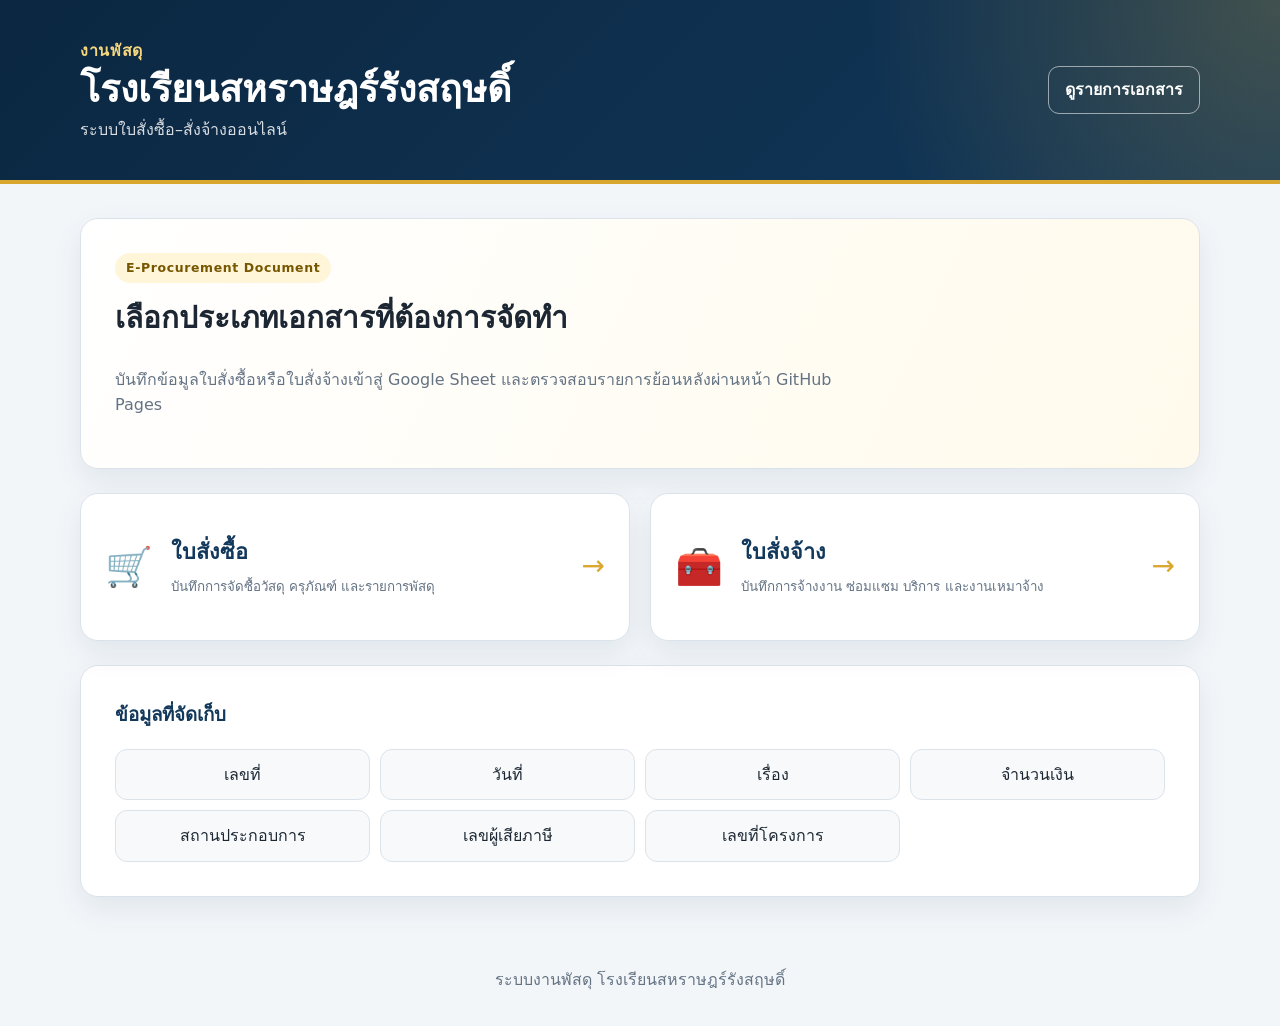
==== index.html @ 7065ea3c "Add files via upload" ====
<!doctype html>
<html lang="th">
<head>
  <meta charset="utf-8">
  <meta name="viewport" content="width=device-width, initial-scale=1">
  <title>ระบบใบสั่งซื้อ–สั่งจ้าง | โรงเรียนสหราษฎร์รังสฤษดิ์</title>
  <meta name="description" content="ระบบใบสั่งซื้อและใบสั่งจ้าง งานพัสดุ โรงเรียนสหราษฎร์รังสฤษดิ์">
  <link rel="stylesheet" href="assets/style.css">
</head>
<body>
  <header class="site-header">
    <div class="container header-inner">
      <div>
        <p class="eyebrow">งานพัสดุ</p>
        <h1>โรงเรียนสหราษฎร์รังสฤษดิ์</h1>
        <p class="subtitle">ระบบใบสั่งซื้อ–สั่งจ้างออนไลน์</p>
      </div>
      <a class="button button-outline" href="records.html">ดูรายการเอกสาร</a>
    </div>
  </header>

  <main class="container">
    <section class="hero panel">
      <div>
        <span class="badge">E-Procurement Document</span>
        <h2>เลือกประเภทเอกสารที่ต้องการจัดทำ</h2>
        <p>บันทึกข้อมูลใบสั่งซื้อหรือใบสั่งจ้างเข้าสู่ Google Sheet และตรวจสอบรายการย้อนหลังผ่านหน้า GitHub Pages</p>
      </div>
    </section>

    <section class="menu-grid" aria-label="เมนูหลัก">
      <a class="menu-card" href="purchase.html">
        <span class="menu-icon" aria-hidden="true">🛒</span>
        <span>
          <strong>ใบสั่งซื้อ</strong>
          <small>บันทึกการจัดซื้อวัสดุ ครุภัณฑ์ และรายการพัสดุ</small>
        </span>
        <span class="arrow" aria-hidden="true">→</span>
      </a>

      <a class="menu-card" href="hire.html">
        <span class="menu-icon" aria-hidden="true">🧰</span>
        <span>
          <strong>ใบสั่งจ้าง</strong>
          <small>บันทึกการจ้างงาน ซ่อมแซม บริการ และงานเหมาจ้าง</small>
        </span>
        <span class="arrow" aria-hidden="true">→</span>
      </a>
    </section>

    <section class="panel info-panel">
      <h3>ข้อมูลที่จัดเก็บ</h3>
      <div class="info-grid">
        <span>เลขที่</span>
        <span>วันที่</span>
        <span>เรื่อง</span>
        <span>จำนวนเงิน</span>
        <span>สถานประกอบการ</span>
        <span>เลขผู้เสียภาษี</span>
        <span>เลขที่โครงการ</span>
      </div>
    </section>
  </main>

  <footer class="site-footer">
    <div class="container">ระบบงานพัสดุ โรงเรียนสหราษฎร์รังสฤษดิ์</div>
  </footer>
</body>
</html>
---- assets/style.css ----
:root {
  --navy: #12385b;
  --navy-dark: #0b2741;
  --gold: #d9a62e;
  --gold-soft: #fff5d8;
  --paper: #ffffff;
  --bg: #f3f6f9;
  --text: #1c2733;
  --muted: #647384;
  --line: #dbe3ea;
  --success: #177245;
  --danger: #b42318;
  --shadow: 0 12px 30px rgba(18, 56, 91, 0.08);
  --radius: 18px;
}

* { box-sizing: border-box; }

html { scroll-behavior: smooth; }

body {
  margin: 0;
  min-height: 100vh;
  font-family: "Noto Sans Thai", "Tahoma", system-ui, -apple-system, sans-serif;
  background: var(--bg);
  color: var(--text);
  line-height: 1.6;
}

a { color: inherit; }

.container {
  width: min(1120px, calc(100% - 32px));
  margin-inline: auto;
}

.container.narrow { width: min(900px, calc(100% - 32px)); }
.container.wide { width: min(1420px, calc(100% - 24px)); }

.site-header {
  background:
    radial-gradient(circle at top right, rgba(217,166,46,.24), transparent 32%),
    linear-gradient(135deg, var(--navy-dark), var(--navy));
  color: white;
  padding: 38px 0;
  border-bottom: 4px solid var(--gold);
}

.site-header.compact { padding: 24px 0; }

.header-inner {
  display: flex;
  align-items: center;
  justify-content: space-between;
  gap: 24px;
}

.header-actions {
  display: flex;
  gap: 10px;
  flex-wrap: wrap;
  justify-content: flex-end;
}

.eyebrow {
  margin: 0 0 2px;
  color: #f6d77e;
  font-weight: 700;
  letter-spacing: .04em;
}

h1, h2, h3, p { margin-top: 0; }

h1 {
  margin-bottom: 4px;
  font-size: clamp(1.55rem, 3vw, 2.35rem);
  line-height: 1.25;
}

h2 { font-size: clamp(1.35rem, 2.3vw, 1.9rem); }

.subtitle { margin: 0; color: rgba(255,255,255,.84); }

main { padding: 34px 0 48px; }

.panel {
  background: var(--paper);
  border: 1px solid var(--line);
  border-radius: var(--radius);
  box-shadow: var(--shadow);
  padding: clamp(20px, 4vw, 34px);
}

.hero {
  display: grid;
  min-height: 210px;
  align-items: center;
  background:
    linear-gradient(115deg, rgba(255,255,255,.98), rgba(255,250,235,.98)),
    var(--paper);
}

.hero p { max-width: 760px; color: var(--muted); }

.badge {
  display: inline-flex;
  align-items: center;
  border-radius: 999px;
  padding: 5px 11px;
  margin-bottom: 12px;
  background: var(--gold-soft);
  color: #775600;
  font-size: .78rem;
  font-weight: 800;
  letter-spacing: .05em;
}

.menu-grid {
  display: grid;
  grid-template-columns: repeat(2, minmax(0, 1fr));
  gap: 20px;
  margin: 24px 0;
}

.menu-card {
  display: grid;
  grid-template-columns: auto 1fr auto;
  align-items: center;
  gap: 18px;
  min-height: 148px;
  padding: 24px;
  background: white;
  border: 1px solid var(--line);
  border-radius: var(--radius);
  box-shadow: var(--shadow);
  text-decoration: none;
  transition: transform .18s ease, border-color .18s ease, box-shadow .18s ease;
}

.menu-card:hover {
  transform: translateY(-3px);
  border-color: var(--gold);
  box-shadow: 0 16px 36px rgba(18, 56, 91, 0.13);
}

.menu-icon { font-size: 2.4rem; }

.menu-card strong {
  display: block;
  color: var(--navy);
  font-size: 1.35rem;
  margin-bottom: 4px;
}

.menu-card small { color: var(--muted); }

.arrow {
  font-size: 1.75rem;
  color: var(--gold);
}

.info-panel h3 { color: var(--navy); }

.info-grid {
  display: grid;
  grid-template-columns: repeat(4, minmax(0, 1fr));
  gap: 10px;
}

.info-grid span {
  padding: 12px 14px;
  border-radius: 12px;
  background: #f7f9fb;
  border: 1px solid var(--line);
  text-align: center;
}

.section-heading {
  display: flex;
  align-items: flex-start;
  justify-content: space-between;
  gap: 24px;
  margin-bottom: 24px;
}

.section-heading h2 { margin-bottom: 0; color: var(--navy); }

.muted { color: var(--muted); }

.document-form { margin-top: 8px; }

.form-grid {
  display: grid;
  grid-template-columns: repeat(2, minmax(0, 1fr));
  gap: 18px;
}

.field {
  display: flex;
  flex-direction: column;
  gap: 7px;
}

.field-full { grid-column: 1 / -1; }

.field span { font-weight: 700; }

.field b { color: var(--danger); }

.field small { color: var(--muted); }

input, select, textarea, button {
  font: inherit;
}

input, select, textarea {
  width: 100%;
  border: 1px solid #cbd6df;
  border-radius: 11px;
  background: white;
  color: var(--text);
  padding: 12px 13px;
  outline: none;
  transition: border-color .15s ease, box-shadow .15s ease;
}

input:focus, select:focus, textarea:focus {
  border-color: var(--navy);
  box-shadow: 0 0 0 4px rgba(18,56,91,.10);
}

input[aria-invalid="true"] {
  border-color: var(--danger);
  box-shadow: 0 0 0 4px rgba(180,35,24,.08);
}

.form-actions {
  display: flex;
  gap: 10px;
  margin-top: 24px;
  flex-wrap: wrap;
}

.button {
  display: inline-flex;
  align-items: center;
  justify-content: center;
  min-height: 42px;
  border-radius: 11px;
  padding: 10px 16px;
  border: 1px solid transparent;
  cursor: pointer;
  text-decoration: none;
  font-weight: 700;
  transition: opacity .15s ease, transform .15s ease;
}

.button:hover { transform: translateY(-1px); }
.button:disabled { cursor: not-allowed; opacity: .62; transform: none; }

.button-primary {
  background: var(--navy);
  color: white;
}

.button-secondary {
  background: #edf2f6;
  border-color: #d8e1e8;
  color: var(--navy);
}

.button-outline {
  background: transparent;
  border-color: rgba(255,255,255,.55);
  color: white;
}

.message {
  margin-top: 20px;
  padding: 13px 15px;
  border-radius: 12px;
  border: 1px solid;
}

.message.success {
  color: var(--success);
  border-color: #a9d5bd;
  background: #edf9f2;
}

.message.error {
  color: var(--danger);
  border-color: #efb6b1;
  background: #fff1f0;
}

.records-toolbar {
  display: flex;
  align-items: center;
  justify-content: space-between;
  gap: 18px;
  margin-bottom: 20px;
}

.filter-group, .toolbar-actions {
  display: flex;
  gap: 9px;
  flex-wrap: wrap;
}

.filter-button {
  border: 1px solid var(--line);
  border-radius: 999px;
  background: white;
  padding: 8px 14px;
  cursor: pointer;
  color: var(--navy);
  font-weight: 700;
}

.filter-button.active {
  background: var(--navy);
  border-color: var(--navy);
  color: white;
}

.search-box input { min-width: 280px; }

.table-wrap {
  overflow-x: auto;
  border: 1px solid var(--line);
  border-radius: 14px;
}

table {
  width: 100%;
  min-width: 1100px;
  border-collapse: collapse;
  background: white;
}

th, td {
  padding: 13px 12px;
  border-bottom: 1px solid var(--line);
  text-align: left;
  vertical-align: top;
}

th {
  position: sticky;
  top: 0;
  z-index: 1;
  background: #edf3f7;
  color: var(--navy-dark);
  white-space: nowrap;
}

tbody tr:hover { background: #fafcff; }

.align-right { text-align: right; }
.empty-state { text-align: center; color: var(--muted); padding: 32px; }

.records-summary {
  display: flex;
  justify-content: space-between;
  gap: 18px;
  margin-top: 16px;
  color: var(--muted);
  font-weight: 700;
}

.type-pill {
  display: inline-flex;
  margin-top: 5px;
  padding: 2px 8px;
  border-radius: 999px;
  background: var(--gold-soft);
  color: #735400;
  font-size: .72rem;
  font-weight: 700;
}

.site-footer {
  padding: 22px 0 34px;
  color: var(--muted);
  text-align: center;
}

.sr-only {
  position: absolute;
  width: 1px;
  height: 1px;
  padding: 0;
  margin: -1px;
  overflow: hidden;
  clip: rect(0,0,0,0);
  white-space: nowrap;
  border: 0;
}

@media (max-width: 820px) {
  .header-inner, .section-heading, .records-toolbar {
    align-items: stretch;
    flex-direction: column;
  }

  .header-actions { justify-content: flex-start; }
  .menu-grid, .form-grid { grid-template-columns: 1fr; }
  .field-full { grid-column: auto; }
  .info-grid { grid-template-columns: repeat(2, minmax(0, 1fr)); }
  .search-box, .search-box input { width: 100%; min-width: 0; }
}

@media (max-width: 520px) {
  .container, .container.narrow, .container.wide {
    width: min(100% - 20px, 100%);
  }

  .site-header { padding: 24px 0; }
  main { padding-top: 20px; }
  .panel { padding: 18px; border-radius: 14px; }
  .menu-grid { gap: 14px; }
  .menu-card { min-height: 126px; padding: 18px; gap: 12px; }
  .menu-icon { font-size: 1.9rem; }
  .info-grid { grid-template-columns: 1fr; }
  .records-summary { flex-direction: column; }
}
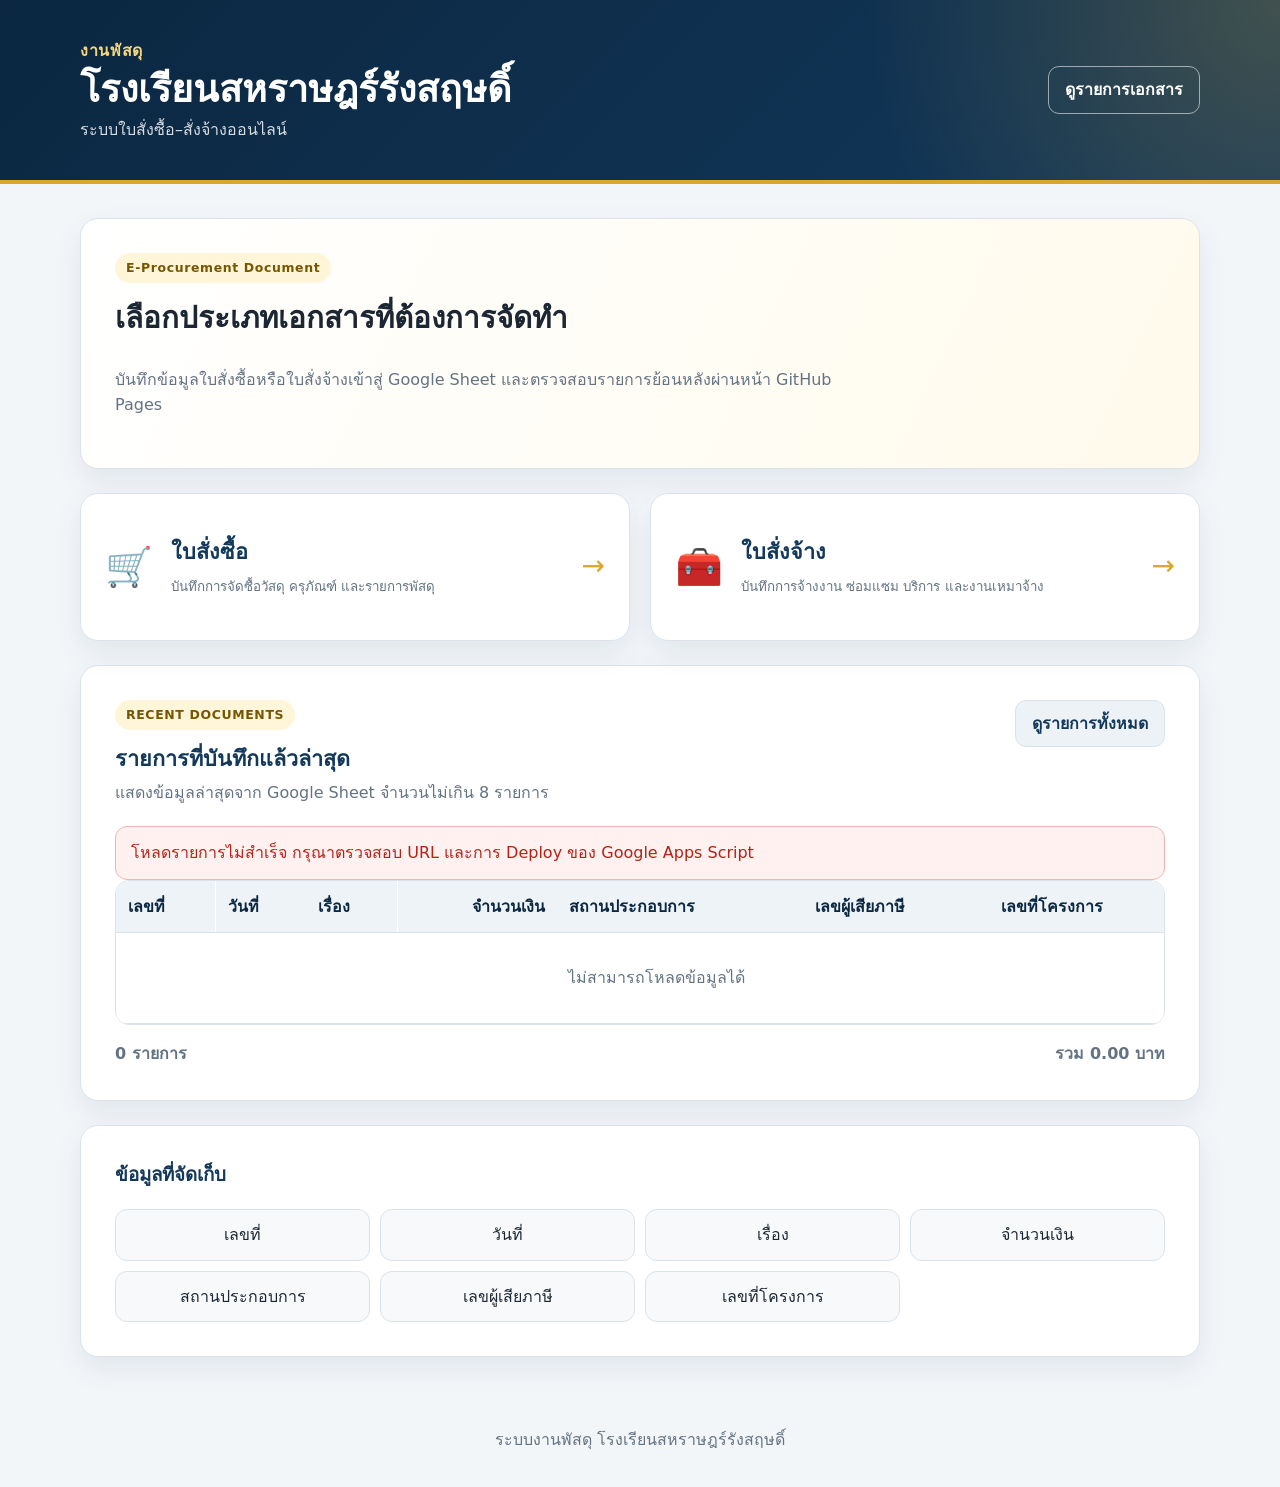
==== commit c6d4d557: "Add files via upload" ====
--- a/index.html
+++ b/index.html
@@ -48,6 +48,46 @@
       </a>
     </section>
 
+
+    <section class="panel recent-panel" aria-labelledby="recentTitle">
+      <div class="recent-heading">
+        <div>
+          <span class="badge">RECENT DOCUMENTS</span>
+          <h3 id="recentTitle">รายการที่บันทึกแล้วล่าสุด</h3>
+          <p class="muted">แสดงข้อมูลล่าสุดจาก Google Sheet จำนวนไม่เกิน 8 รายการ</p>
+        </div>
+        <a class="button button-secondary" href="records.html">ดูรายการทั้งหมด</a>
+      </div>
+
+      <div id="homeRecordsMessage" class="message" hidden></div>
+
+      <div class="table-wrap recent-table-wrap">
+        <table class="recent-table">
+          <thead>
+            <tr>
+              <th>เลขที่</th>
+              <th>วันที่</th>
+              <th>เรื่อง</th>
+              <th class="align-right">จำนวนเงิน</th>
+              <th>สถานประกอบการ</th>
+              <th>เลขผู้เสียภาษี</th>
+              <th>เลขที่โครงการ</th>
+            </tr>
+          </thead>
+          <tbody id="homeRecordsBody">
+            <tr>
+              <td colspan="7" class="empty-state">กำลังโหลดรายการ…</td>
+            </tr>
+          </tbody>
+        </table>
+      </div>
+
+      <div class="records-summary">
+        <span id="homeRecordCount">0 รายการ</span>
+        <span id="homeRecordTotal">รวม 0.00 บาท</span>
+      </div>
+    </section>
+
     <section class="panel info-panel">
       <h3>ข้อมูลที่จัดเก็บ</h3>
       <div class="info-grid">
@@ -65,5 +105,8 @@
   <footer class="site-footer">
     <div class="container">ระบบงานพัสดุ โรงเรียนสหราษฎร์รังสฤษดิ์</div>
   </footer>
+
+  <script src="assets/config.js"></script>
+  <script src="assets/home.js"></script>
 </body>
 </html>
--- a/assets/style.css
+++ b/assets/style.css
@@ -425,3 +425,45 @@
   .info-grid { grid-template-columns: 1fr; }
   .records-summary { flex-direction: column; }
 }
+
+
+.recent-panel {
+  margin: 24px 0;
+}
+
+.recent-heading {
+  display: flex;
+  align-items: flex-start;
+  justify-content: space-between;
+  gap: 20px;
+  margin-bottom: 18px;
+}
+
+.recent-heading h3 {
+  margin-bottom: 4px;
+  color: var(--navy);
+  font-size: 1.35rem;
+}
+
+.recent-heading p {
+  margin-bottom: 0;
+}
+
+.recent-table-wrap {
+  max-height: 520px;
+}
+
+.recent-table {
+  min-width: 1080px;
+}
+
+@media (max-width: 820px) {
+  .recent-heading {
+    flex-direction: column;
+    align-items: stretch;
+  }
+
+  .recent-heading .button {
+    align-self: flex-start;
+  }
+}
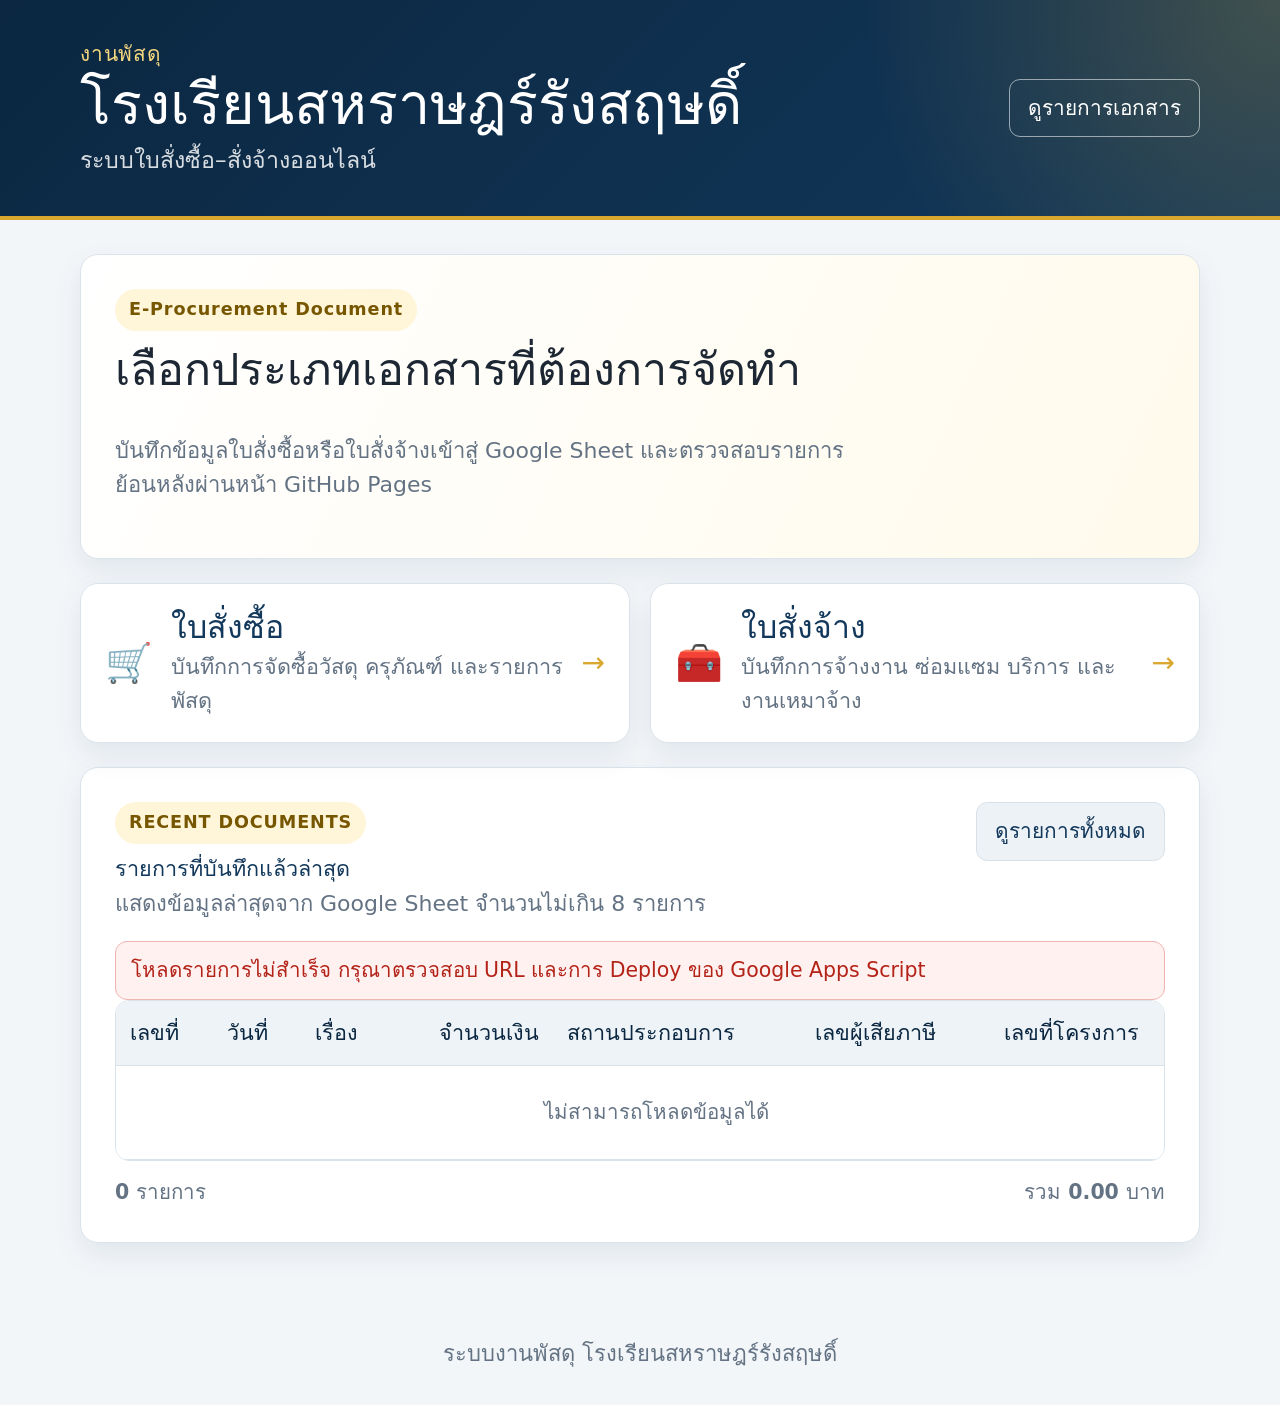
==== commit ddb27af9: "Add files via upload" ====
--- a/index.html
+++ b/index.html
@@ -87,19 +87,6 @@
         <span id="homeRecordTotal">รวม 0.00 บาท</span>
       </div>
     </section>
-
-    <section class="panel info-panel">
-      <h3>ข้อมูลที่จัดเก็บ</h3>
-      <div class="info-grid">
-        <span>เลขที่</span>
-        <span>วันที่</span>
-        <span>เรื่อง</span>
-        <span>จำนวนเงิน</span>
-        <span>สถานประกอบการ</span>
-        <span>เลขผู้เสียภาษี</span>
-        <span>เลขที่โครงการ</span>
-      </div>
-    </section>
   </main>
 
   <footer class="site-footer">
--- a/assets/style.css
+++ b/assets/style.css
@@ -21,7 +21,8 @@
 body {
   margin: 0;
   min-height: 100vh;
-  font-family: "Noto Sans Thai", "Tahoma", system-ui, -apple-system, sans-serif;
+  font-family: "TH Sarabun New", "Sarabun", "Tahoma", system-ui, -apple-system, sans-serif;
+  font-synthesis: none;
   background: var(--bg);
   color: var(--text);
   line-height: 1.6;
@@ -467,3 +468,316 @@
     align-self: flex-start;
   }
 }
+
+
+.form-history-panel {
+  margin-top: 24px;
+}
+
+.history-heading {
+  display: flex;
+  align-items: flex-start;
+  justify-content: space-between;
+  gap: 20px;
+  margin-bottom: 18px;
+}
+
+.history-heading h2 {
+  margin-bottom: 4px;
+  color: var(--navy);
+}
+
+.history-heading p {
+  margin-bottom: 0;
+}
+
+.form-history-table-wrap {
+  max-height: 560px;
+}
+
+.form-history-table {
+  min-width: 1080px;
+}
+
+@media (max-width: 820px) {
+  .history-heading {
+    flex-direction: column;
+    align-items: stretch;
+  }
+
+  .history-heading .button {
+    align-self: flex-start;
+  }
+}
+
+
+/* ปรับขนาดตัวอักษรให้อ่านง่ายขึ้น */
+body {
+  font-size: 19px;
+  line-height: 1.75;
+}
+
+h1 {
+  font-size: clamp(2rem, 4vw, 3rem);
+}
+
+h2 {
+  font-size: clamp(1.7rem, 3vw, 2.35rem);
+}
+
+h3 {
+  font-size: 1.55rem;
+}
+
+.eyebrow {
+  font-size: 1.05rem;
+}
+
+.subtitle {
+  font-size: 1.18rem;
+}
+
+.badge {
+  font-size: 0.95rem;
+  padding: 7px 14px;
+}
+
+.menu-card strong {
+  font-size: 1.65rem;
+}
+
+.menu-card small {
+  font-size: 1.08rem;
+}
+
+.field span {
+  font-size: 1.12rem;
+}
+
+.field small {
+  font-size: 0.98rem;
+}
+
+input,
+select,
+textarea {
+  font-size: 1.12rem;
+  padding: 14px 15px;
+}
+
+.button {
+  font-size: 1.08rem;
+  min-height: 48px;
+  padding: 12px 18px;
+}
+
+th,
+td {
+  font-size: 1.05rem;
+  padding: 15px 14px;
+}
+
+th {
+  font-size: 1.08rem;
+}
+
+.message {
+  font-size: 1.05rem;
+}
+
+.records-summary {
+  font-size: 1.08rem;
+}
+
+.type-pill {
+  font-size: 0.88rem;
+}
+
+.info-grid span {
+  font-size: 1.05rem;
+}
+
+@media (max-width: 520px) {
+  body {
+    font-size: 18px;
+  }
+
+  h1 {
+    font-size: 1.75rem;
+  }
+
+  h2 {
+    font-size: 1.5rem;
+  }
+
+  h3 {
+    font-size: 1.35rem;
+  }
+
+  .menu-card strong {
+    font-size: 1.4rem;
+  }
+
+  .menu-card small {
+    font-size: 1rem;
+  }
+
+  input,
+  select,
+  textarea {
+    font-size: 1.05rem;
+  }
+
+  .button {
+    font-size: 1rem;
+  }
+
+  th,
+  td {
+    font-size: 1rem;
+  }
+}
+
+
+/* ปรับฟอนต์และขนาดสำหรับ TH Sarabun New */
+body {
+  font-family: "TH Sarabun New", "Sarabun", "Tahoma", system-ui, -apple-system, sans-serif;
+  font-size: 22px;
+  line-height: 1.55;
+  font-weight: 400;
+}
+
+h1 {
+  font-size: clamp(2.4rem, 4.6vw, 3.6rem);
+  line-height: 1.15;
+  font-weight: 700;
+}
+
+h2 {
+  font-size: clamp(2rem, 3.5vw, 2.8rem);
+  line-height: 1.2;
+  font-weight: 700;
+}
+
+h3 {
+  font-size: 1.9rem;
+  line-height: 1.25;
+  font-weight: 700;
+}
+
+.eyebrow {
+  font-size: 1.3rem;
+  font-weight: 700;
+}
+
+.subtitle {
+  font-size: 1.45rem;
+}
+
+.badge {
+  font-size: 1.1rem;
+  font-weight: 700;
+}
+
+.menu-card strong {
+  font-size: 2rem;
+  line-height: 1.2;
+}
+
+.menu-card small {
+  font-size: 1.35rem;
+  line-height: 1.4;
+}
+
+.field span {
+  font-size: 1.4rem;
+  font-weight: 700;
+}
+
+.field small {
+  font-size: 1.18rem;
+}
+
+input,
+select,
+textarea {
+  font-family: "TH Sarabun New", "Sarabun", "Tahoma", system-ui, sans-serif;
+  font-size: 1.4rem;
+  line-height: 1.35;
+  padding: 15px 16px;
+}
+
+input::placeholder,
+textarea::placeholder {
+  font-size: 1.28rem;
+}
+
+.button,
+button {
+  font-family: "TH Sarabun New", "Sarabun", "Tahoma", system-ui, sans-serif;
+  font-size: 1.3rem;
+  font-weight: 700;
+}
+
+th {
+  font-size: 1.35rem;
+  font-weight: 700;
+}
+
+td {
+  font-size: 1.28rem;
+  line-height: 1.4;
+}
+
+.message,
+.records-summary,
+.info-grid span {
+  font-size: 1.28rem;
+}
+
+.type-pill {
+  font-size: 1rem;
+}
+
+@media (max-width: 520px) {
+  body {
+    font-size: 20px;
+  }
+
+  h1 {
+    font-size: 2rem;
+  }
+
+  h2 {
+    font-size: 1.75rem;
+  }
+
+  h3 {
+    font-size: 1.55rem;
+  }
+
+  .menu-card strong {
+    font-size: 1.65rem;
+  }
+
+  .menu-card small {
+    font-size: 1.2rem;
+  }
+
+  .field span,
+  input,
+  select,
+  textarea {
+    font-size: 1.25rem;
+  }
+
+  .button,
+  button {
+    font-size: 1.18rem;
+  }
+
+  th,
+  td {
+    font-size: 1.15rem;
+  }
+}
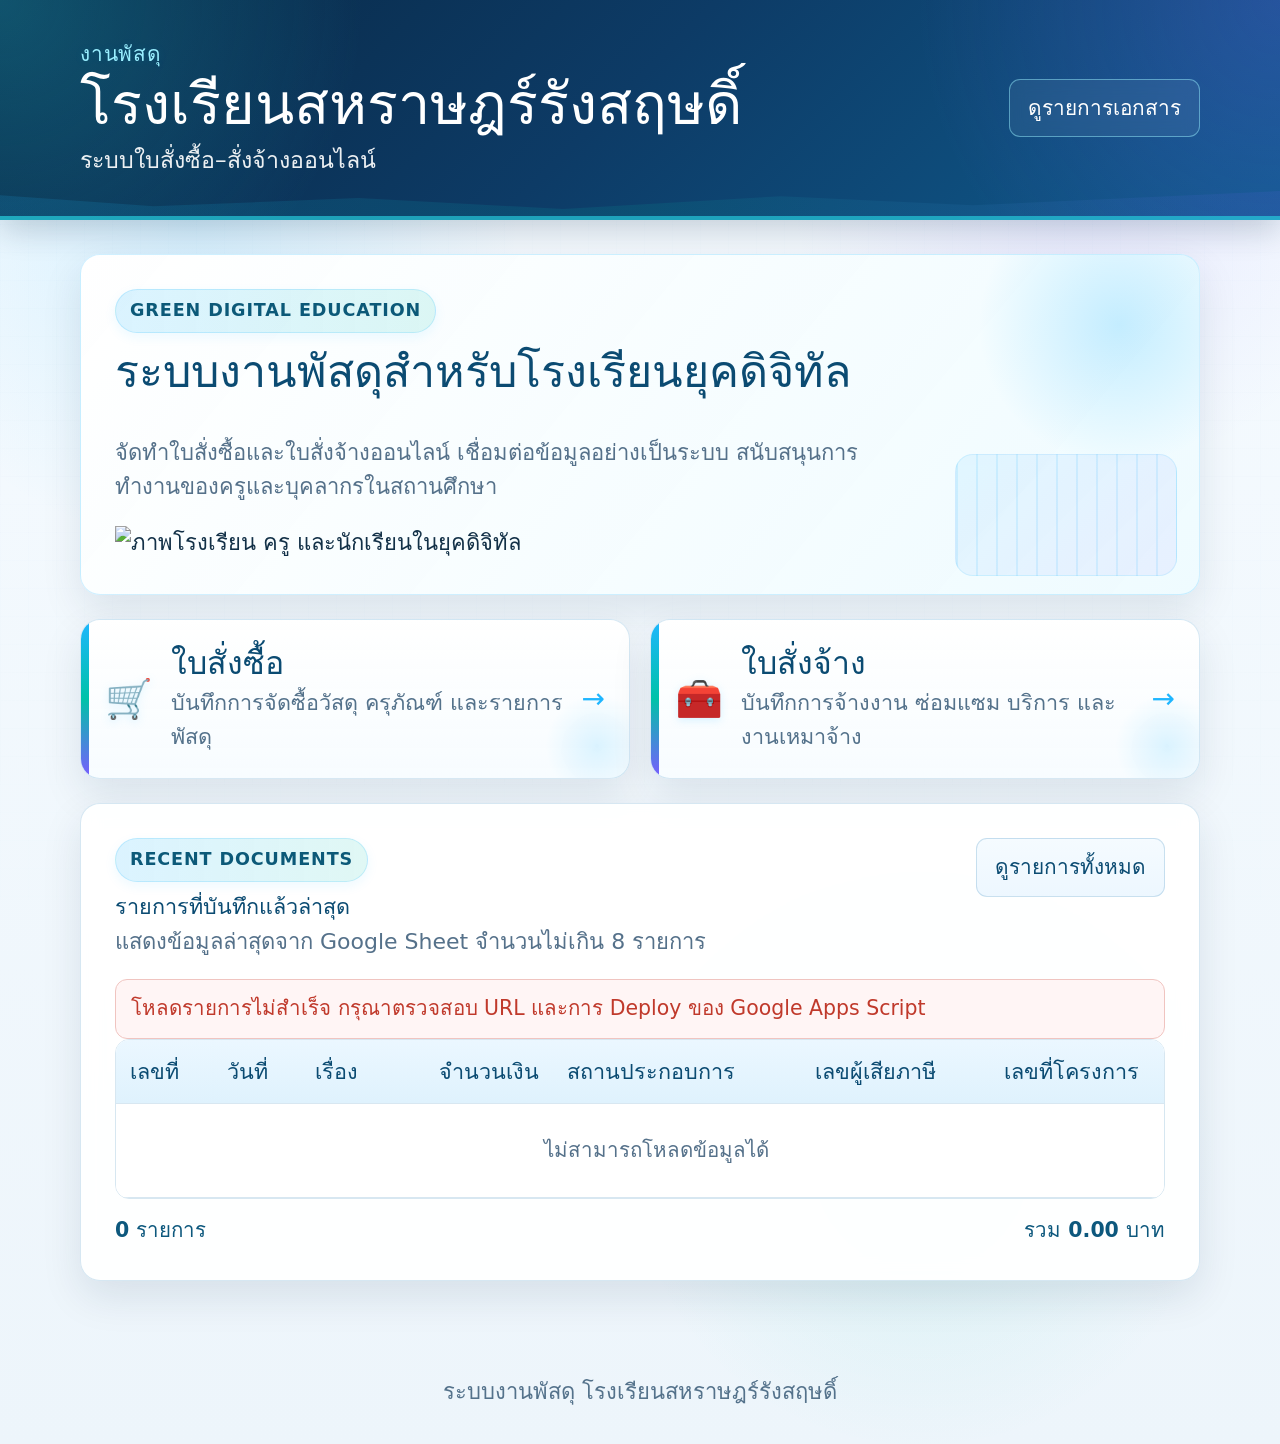
==== commit 3171aa6e: "Add files via upload" ====
--- a/index.html
+++ b/index.html
@@ -20,11 +20,15 @@
   </header>
 
   <main class="container">
-    <section class="hero panel">
-      <div>
-        <span class="badge">E-Procurement Document</span>
-        <h2>เลือกประเภทเอกสารที่ต้องการจัดทำ</h2>
-        <p>บันทึกข้อมูลใบสั่งซื้อหรือใบสั่งจ้างเข้าสู่ Google Sheet และตรวจสอบรายการย้อนหลังผ่านหน้า GitHub Pages</p>
+    <section class="hero panel digital-school-hero">
+      <div class="hero-copy">
+        <span class="badge">GREEN DIGITAL EDUCATION</span>
+        <h2>ระบบงานพัสดุสำหรับโรงเรียนยุคดิจิทัล</h2>
+        <p>จัดทำใบสั่งซื้อและใบสั่งจ้างออนไลน์ เชื่อมต่อข้อมูลอย่างเป็นระบบ สนับสนุนการทำงานของครูและบุคลากรในสถานศึกษา</p>
+      </div>
+      <div class="hero-visual">
+        <img src="assets/images/digital-school-green.svg"
+             alt="ภาพโรงเรียน ครู และนักเรียนในยุคดิจิทัล">
       </div>
     </section>
 
--- a/assets/style.css
+++ b/assets/style.css
@@ -781,3 +781,295 @@
     font-size: 1.15rem;
   }
 }
+
+
+/* ================================
+   ธีมการศึกษาดิจิทัล
+   ================================ */
+:root {
+  --navy: #0d3b66;
+  --navy-dark: #082743;
+  --gold: #25c6da;
+  --gold-soft: #e6fbff;
+  --paper: rgba(255, 255, 255, 0.94);
+  --bg: #eef6fb;
+  --text: #123047;
+  --muted: #55718a;
+  --line: rgba(80, 145, 190, 0.22);
+  --success: #157347;
+  --danger: #c0392b;
+  --shadow: 0 16px 40px rgba(8, 39, 67, 0.10);
+  --radius: 20px;
+  --accent-1: #1fb6ff;
+  --accent-2: #00c2a8;
+  --accent-3: #7a5cff;
+}
+
+body {
+  background:
+    radial-gradient(circle at 15% 15%, rgba(31, 182, 255, 0.14), transparent 20%),
+    radial-gradient(circle at 85% 12%, rgba(122, 92, 255, 0.10), transparent 18%),
+    radial-gradient(circle at 72% 80%, rgba(0, 194, 168, 0.10), transparent 20%),
+    linear-gradient(180deg, #f6fbff 0%, #edf5fb 100%);
+  color: var(--text);
+}
+
+body::before {
+  content: "";
+  position: fixed;
+  inset: 0;
+  pointer-events: none;
+  background-image:
+    linear-gradient(rgba(56, 138, 196, 0.055) 1px, transparent 1px),
+    linear-gradient(90deg, rgba(56, 138, 196, 0.055) 1px, transparent 1px);
+  background-size: 28px 28px;
+  mask-image: linear-gradient(to bottom, rgba(0,0,0,.30), rgba(0,0,0,.08));
+  z-index: 0;
+}
+
+.site-header,
+main,
+.site-footer {
+  position: relative;
+  z-index: 1;
+}
+
+.site-header {
+  background:
+    radial-gradient(circle at top left, rgba(37,198,218,.28), transparent 28%),
+    radial-gradient(circle at top right, rgba(122,92,255,.22), transparent 28%),
+    linear-gradient(135deg, #082743 0%, #0d3b66 48%, #0f5b8d 100%);
+  border-bottom: 4px solid rgba(37,198,218,.75);
+  box-shadow: 0 10px 30px rgba(8, 39, 67, 0.20);
+}
+
+.site-header::after {
+  content: "";
+  position: absolute;
+  inset: auto 0 0 0;
+  height: 46px;
+  background:
+    linear-gradient(90deg, rgba(31,182,255,.25), rgba(0,194,168,.20), rgba(122,92,255,.18));
+  opacity: .55;
+  clip-path: polygon(0 54%, 12% 78%, 28% 60%, 44% 84%, 61% 56%, 76% 76%, 100% 45%, 100% 100%, 0 100%);
+}
+
+.eyebrow {
+  color: #9aefff;
+  text-shadow: 0 0 10px rgba(31, 182, 255, 0.12);
+}
+
+.subtitle {
+  color: rgba(255,255,255,.92);
+}
+
+.panel {
+  background: var(--paper);
+  border: 1px solid rgba(108, 168, 208, 0.28);
+  backdrop-filter: blur(10px);
+  box-shadow: var(--shadow);
+}
+
+.hero {
+  position: relative;
+  overflow: hidden;
+  background:
+    linear-gradient(130deg, rgba(255,255,255,.98), rgba(238, 251, 255, .95)),
+    var(--paper);
+  border: 1px solid rgba(31,182,255,.20);
+}
+
+.hero::before {
+  content: "";
+  position: absolute;
+  width: 320px;
+  height: 320px;
+  right: -80px;
+  top: -90px;
+  background:
+    radial-gradient(circle, rgba(31,182,255,.22), transparent 62%);
+  pointer-events: none;
+}
+
+.hero::after {
+  content: "";
+  position: absolute;
+  inset: auto 22px 18px auto;
+  width: 220px;
+  height: 120px;
+  border-radius: 18px;
+  background:
+    linear-gradient(135deg, rgba(31,182,255,.12), rgba(122,92,255,.10)),
+    repeating-linear-gradient(
+      90deg,
+      rgba(31,182,255,.18) 0,
+      rgba(31,182,255,.18) 2px,
+      transparent 2px,
+      transparent 20px
+    );
+  border: 1px solid rgba(31,182,255,.18);
+  opacity: .7;
+  pointer-events: none;
+}
+
+.hero h2,
+.section-heading h2,
+.info-panel h3,
+.recent-heading h3,
+.history-heading h2 {
+  color: #0b4b72;
+}
+
+.badge {
+  background: linear-gradient(90deg, rgba(31,182,255,.16), rgba(0,194,168,.12));
+  color: #0c5978;
+  border: 1px solid rgba(31,182,255,.18);
+  box-shadow: 0 4px 12px rgba(31,182,255,.08);
+}
+
+.menu-card {
+  position: relative;
+  overflow: hidden;
+  border: 1px solid rgba(73, 150, 202, 0.22);
+  background:
+    linear-gradient(180deg, rgba(255,255,255,.98), rgba(247,252,255,.95));
+}
+
+.menu-card::before {
+  content: "";
+  position: absolute;
+  inset: 0 auto 0 0;
+  width: 8px;
+  background: linear-gradient(180deg, var(--accent-1), var(--accent-2), var(--accent-3));
+}
+
+.menu-card::after {
+  content: "";
+  position: absolute;
+  right: -24px;
+  bottom: -24px;
+  width: 112px;
+  height: 112px;
+  border-radius: 50%;
+  background: radial-gradient(circle, rgba(31,182,255,.14), transparent 65%);
+}
+
+.menu-card:hover {
+  transform: translateY(-4px);
+  border-color: rgba(31,182,255,.45);
+  box-shadow: 0 18px 42px rgba(13, 59, 102, 0.15);
+}
+
+.menu-card strong {
+  color: #0b4b72;
+}
+
+.menu-card small {
+  color: #54728b;
+}
+
+.menu-icon {
+  filter: drop-shadow(0 2px 4px rgba(31,182,255,.18));
+}
+
+.arrow {
+  color: #1fb6ff;
+}
+
+.button-primary {
+  background: linear-gradient(135deg, #0d5c8b, #1fb6ff);
+  border: none;
+  box-shadow: 0 10px 20px rgba(31,182,255,.18);
+}
+
+.button-primary:hover {
+  box-shadow: 0 14px 24px rgba(31,182,255,.22);
+}
+
+.button-secondary {
+  background: linear-gradient(180deg, #f5fbff, #edf7ff);
+  border-color: rgba(87, 154, 198, 0.28);
+  color: #0b4b72;
+}
+
+.button-outline {
+  border-color: rgba(150, 240, 255, .48);
+  background: rgba(255,255,255,.06);
+  backdrop-filter: blur(8px);
+}
+
+input, select, textarea {
+  border: 1px solid rgba(87, 154, 198, 0.30);
+  background: rgba(255,255,255,.96);
+  box-shadow: inset 0 1px 0 rgba(255,255,255,.80);
+}
+
+input:focus, select:focus, textarea:focus {
+  border-color: #1fb6ff;
+  box-shadow: 0 0 0 4px rgba(31,182,255,.12);
+}
+
+.table-wrap {
+  border: 1px solid rgba(87, 154, 198, 0.24);
+  box-shadow: inset 0 1px 0 rgba(255,255,255,.65);
+}
+
+th {
+  background: linear-gradient(180deg, #ebf7ff, #dff2fd);
+  color: #0b4b72;
+}
+
+tbody tr:nth-child(even) {
+  background: rgba(245, 252, 255, 0.72);
+}
+
+tbody tr:hover {
+  background: rgba(223, 244, 255, 0.85);
+}
+
+.type-pill {
+  background: linear-gradient(90deg, rgba(31,182,255,.14), rgba(0,194,168,.12));
+  color: #0c5978;
+  border: 1px solid rgba(31,182,255,.15);
+}
+
+.message.success {
+  background: #edf9f3;
+  border-color: #b5e2c5;
+}
+
+.message.error {
+  background: #fff5f5;
+  border-color: #f0c4c0;
+}
+
+.records-summary {
+  color: #0d587d;
+}
+
+.site-footer {
+  color: #54728b;
+}
+
+@media (max-width: 820px) {
+  .hero::after {
+    width: 160px;
+    height: 92px;
+    inset: auto 12px 12px auto;
+  }
+}
+
+@media (max-width: 520px) {
+  .site-header::after {
+    height: 34px;
+  }
+
+  .hero::after {
+    display: none;
+  }
+
+  .menu-card::after {
+    width: 88px;
+    height: 88px;
+  }
+}
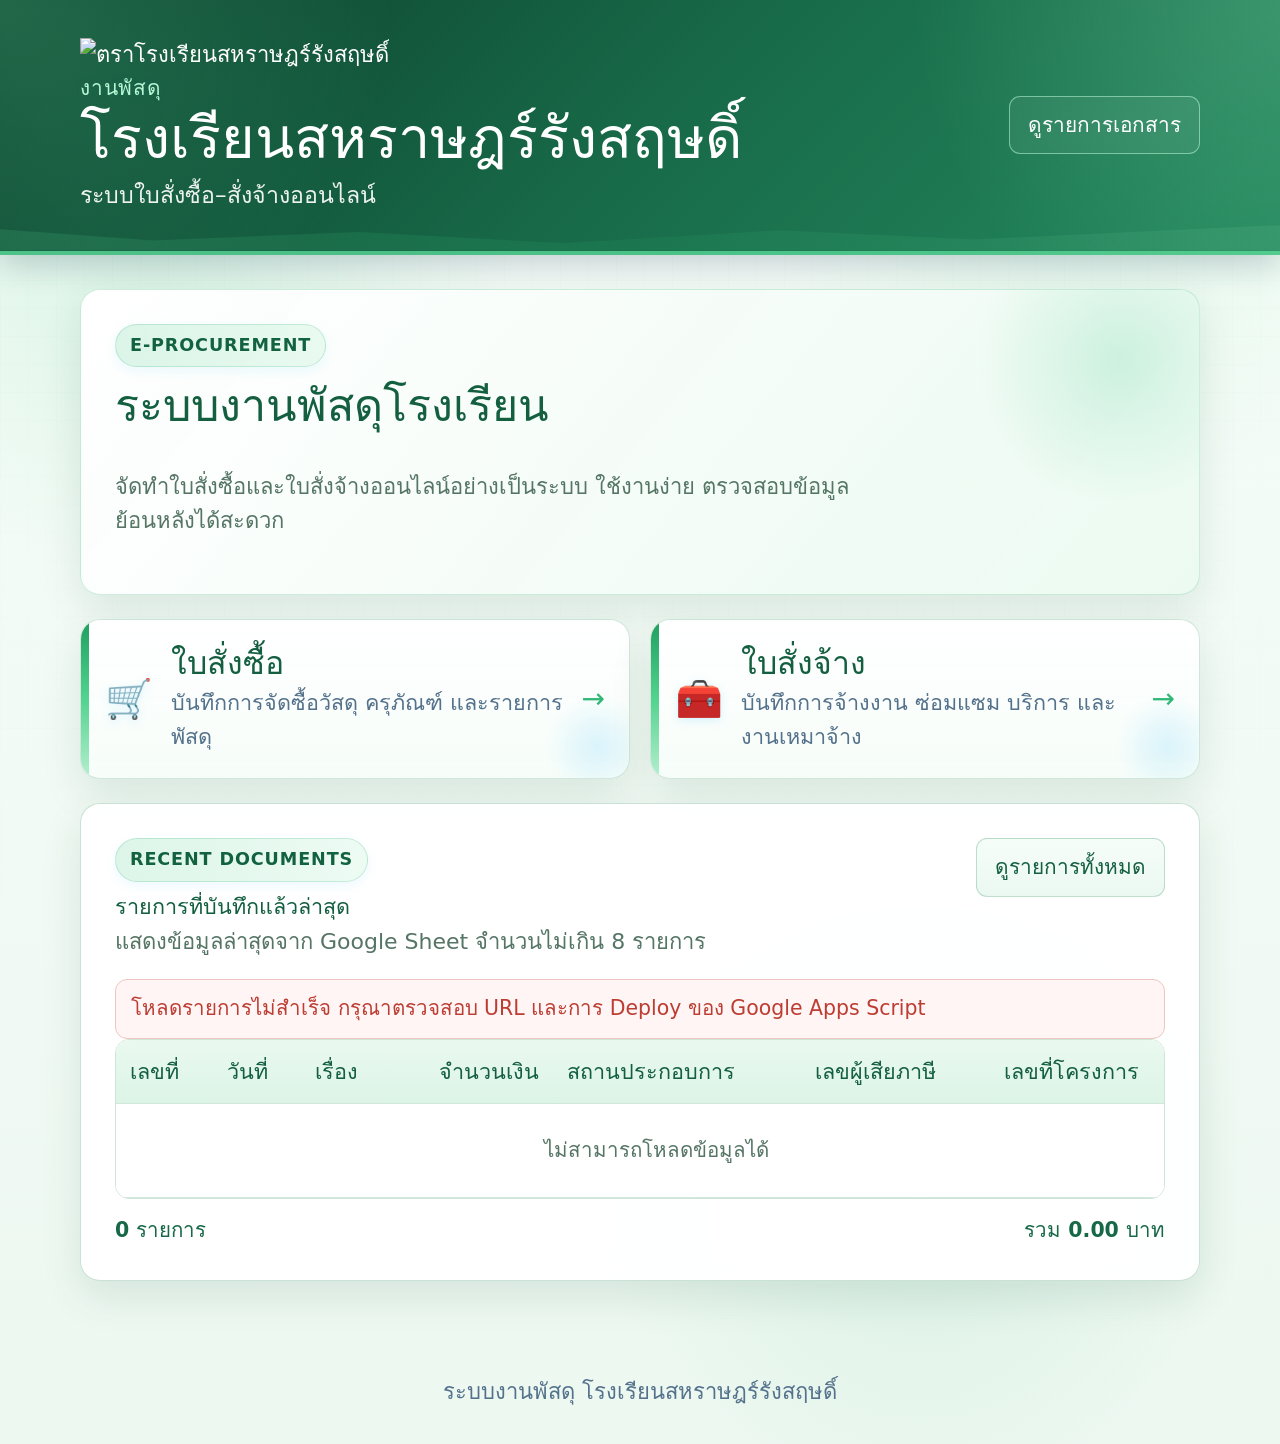
==== commit 843d977d: "Add files via upload" ====
--- a/index.html
+++ b/index.html
@@ -10,25 +10,28 @@
 <body>
   <header class="site-header">
     <div class="container header-inner">
-      <div>
-        <p class="eyebrow">งานพัสดุ</p>
-        <h1>โรงเรียนสหราษฎร์รังสฤษดิ์</h1>
-        <p class="subtitle">ระบบใบสั่งซื้อ–สั่งจ้างออนไลน์</p>
+      <div class="school-brand">
+        <img
+          src="assets/images/school-logo.png"
+          alt="ตราโรงเรียนสหราษฎร์รังสฤษดิ์"
+          class="school-logo"
+        >
+        <div class="school-brand-text">
+          <p class="eyebrow">งานพัสดุ</p>
+          <h1>โรงเรียนสหราษฎร์รังสฤษดิ์</h1>
+          <p class="subtitle">ระบบใบสั่งซื้อ–สั่งจ้างออนไลน์</p>
+        </div>
       </div>
       <a class="button button-outline" href="records.html">ดูรายการเอกสาร</a>
     </div>
   </header>
 
   <main class="container">
-    <section class="hero panel digital-school-hero">
+    <section class="hero panel orange-minimal-hero">
       <div class="hero-copy">
-        <span class="badge">GREEN DIGITAL EDUCATION</span>
-        <h2>ระบบงานพัสดุสำหรับโรงเรียนยุคดิจิทัล</h2>
-        <p>จัดทำใบสั่งซื้อและใบสั่งจ้างออนไลน์ เชื่อมต่อข้อมูลอย่างเป็นระบบ สนับสนุนการทำงานของครูและบุคลากรในสถานศึกษา</p>
-      </div>
-      <div class="hero-visual">
-        <img src="assets/images/digital-school-green.svg"
-             alt="ภาพโรงเรียน ครู และนักเรียนในยุคดิจิทัล">
+        <span class="badge">E-PROCUREMENT</span>
+        <h2>ระบบงานพัสดุโรงเรียน</h2>
+        <p>จัดทำใบสั่งซื้อและใบสั่งจ้างออนไลน์อย่างเป็นระบบ ใช้งานง่าย ตรวจสอบข้อมูลย้อนหลังได้สะดวก</p>
       </div>
     </section>
 
--- a/assets/style.css
+++ b/assets/style.css
@@ -1073,3 +1073,216 @@
     height: 88px;
   }
 }
+
+
+/* ================================
+   ธีมโรงเรียนดิจิทัลโทนสีเขียว
+   ================================ */
+:root {
+  --navy: #176847;
+  --navy-dark: #0d3f2c;
+  --gold: #43c987;
+  --gold-soft: #e9fbf1;
+  --paper: rgba(255, 255, 255, 0.95);
+  --bg: #eef9f2;
+  --text: #18382c;
+  --muted: #557565;
+  --line: rgba(50, 145, 95, 0.22);
+  --success: #147a49;
+  --danger: #bd3d32;
+  --shadow: 0 16px 42px rgba(13, 76, 48, 0.11);
+  --accent-1: #27ae68;
+  --accent-2: #58d796;
+  --accent-3: #9ae8bd;
+}
+
+body {
+  background:
+    radial-gradient(circle at 12% 15%, rgba(70, 201, 135, 0.16), transparent 22%),
+    radial-gradient(circle at 86% 12%, rgba(154, 232, 189, 0.20), transparent 20%),
+    radial-gradient(circle at 72% 82%, rgba(39, 174, 104, 0.10), transparent 22%),
+    linear-gradient(180deg, #f7fdf9 0%, #edf8f1 100%);
+}
+
+body::before {
+  background-image:
+    linear-gradient(rgba(38, 151, 92, 0.05) 1px, transparent 1px),
+    linear-gradient(90deg, rgba(38, 151, 92, 0.05) 1px, transparent 1px);
+}
+
+.site-header {
+  background:
+    radial-gradient(circle at top left, rgba(88, 215, 150, .28), transparent 30%),
+    radial-gradient(circle at top right, rgba(154, 232, 189, .22), transparent 28%),
+    linear-gradient(135deg, #0c3d2b 0%, #176847 48%, #23885d 100%);
+  border-bottom-color: rgba(88, 215, 150, .82);
+}
+
+.site-header::after {
+  background:
+    linear-gradient(90deg, rgba(88,215,150,.28), rgba(39,174,104,.24), rgba(154,232,189,.18));
+}
+
+.eyebrow {
+  color: #b9f7d4;
+}
+
+.panel {
+  border-color: rgba(50, 145, 95, 0.26);
+}
+
+.hero {
+  background:
+    linear-gradient(130deg, rgba(255,255,255,.98), rgba(235,250,241,.97)),
+    var(--paper);
+  border-color: rgba(39,174,104,.22);
+}
+
+.digital-school-hero {
+  display: grid;
+  grid-template-columns: minmax(0, .9fr) minmax(420px, 1.1fr);
+  gap: 26px;
+  align-items: center;
+  min-height: 420px;
+  overflow: hidden;
+}
+
+.hero-copy {
+  position: relative;
+  z-index: 2;
+}
+
+.hero-visual {
+  position: relative;
+  z-index: 2;
+}
+
+.hero-visual img {
+  width: 100%;
+  display: block;
+  border-radius: 24px;
+  border: 1px solid rgba(39,174,104,.18);
+  box-shadow: 0 18px 44px rgba(13, 76, 48, 0.16);
+}
+
+.hero::before {
+  background: radial-gradient(circle, rgba(67,201,135,.20), transparent 64%);
+}
+
+.hero::after {
+  display: none;
+}
+
+.hero h2,
+.section-heading h2,
+.recent-heading h3,
+.history-heading h2 {
+  color: #145f40;
+}
+
+.badge {
+  background: linear-gradient(90deg, rgba(67,201,135,.18), rgba(154,232,189,.18));
+  color: #12613f;
+  border-color: rgba(39,174,104,.20);
+}
+
+.menu-card {
+  border-color: rgba(50,145,95,.22);
+  background: linear-gradient(180deg, rgba(255,255,255,.98), rgba(246,253,249,.96));
+}
+
+.menu-card::before {
+  background: linear-gradient(180deg, #1f9e5f, #52d38e, #b5efd0);
+}
+
+.menu-card:hover {
+  border-color: rgba(39,174,104,.48);
+  box-shadow: 0 18px 42px rgba(13,76,48,.15);
+}
+
+.menu-card strong,
+.section-heading h2,
+.history-heading h2,
+.recent-heading h3 {
+  color: #145f40;
+}
+
+.arrow {
+  color: #31b874;
+}
+
+.button-primary {
+  background: linear-gradient(135deg, #146844, #35bf79);
+  box-shadow: 0 10px 22px rgba(39,174,104,.20);
+}
+
+.button-secondary {
+  background: linear-gradient(180deg, #f6fdf9, #ebf8f1);
+  border-color: rgba(50,145,95,.28);
+  color: #145f40;
+}
+
+.button-outline {
+  border-color: rgba(186,247,213,.55);
+}
+
+input, select, textarea {
+  border-color: rgba(50,145,95,.30);
+}
+
+input:focus, select:focus, textarea:focus {
+  border-color: #35bf79;
+  box-shadow: 0 0 0 4px rgba(53,191,121,.12);
+}
+
+.table-wrap {
+  border-color: rgba(50,145,95,.24);
+}
+
+th {
+  background: linear-gradient(180deg, #eaf9f0, #dcf4e6);
+  color: #145f40;
+}
+
+tbody tr:nth-child(even) {
+  background: rgba(245,252,248,.78);
+}
+
+tbody tr:hover {
+  background: rgba(221,246,232,.88);
+}
+
+.type-pill {
+  background: linear-gradient(90deg, rgba(67,201,135,.16), rgba(154,232,189,.16));
+  color: #12613f;
+  border-color: rgba(39,174,104,.18);
+}
+
+.records-summary {
+  color: #176847;
+}
+
+@media (max-width: 900px) {
+  .digital-school-hero {
+    grid-template-columns: 1fr;
+  }
+
+  .hero-visual {
+    order: -1;
+  }
+
+  .hero-visual img {
+    max-height: 360px;
+    object-fit: cover;
+  }
+}
+
+@media (max-width: 520px) {
+  .digital-school-hero {
+    min-height: auto;
+  }
+
+  .hero-visual img {
+    border-radius: 18px;
+  }
+}
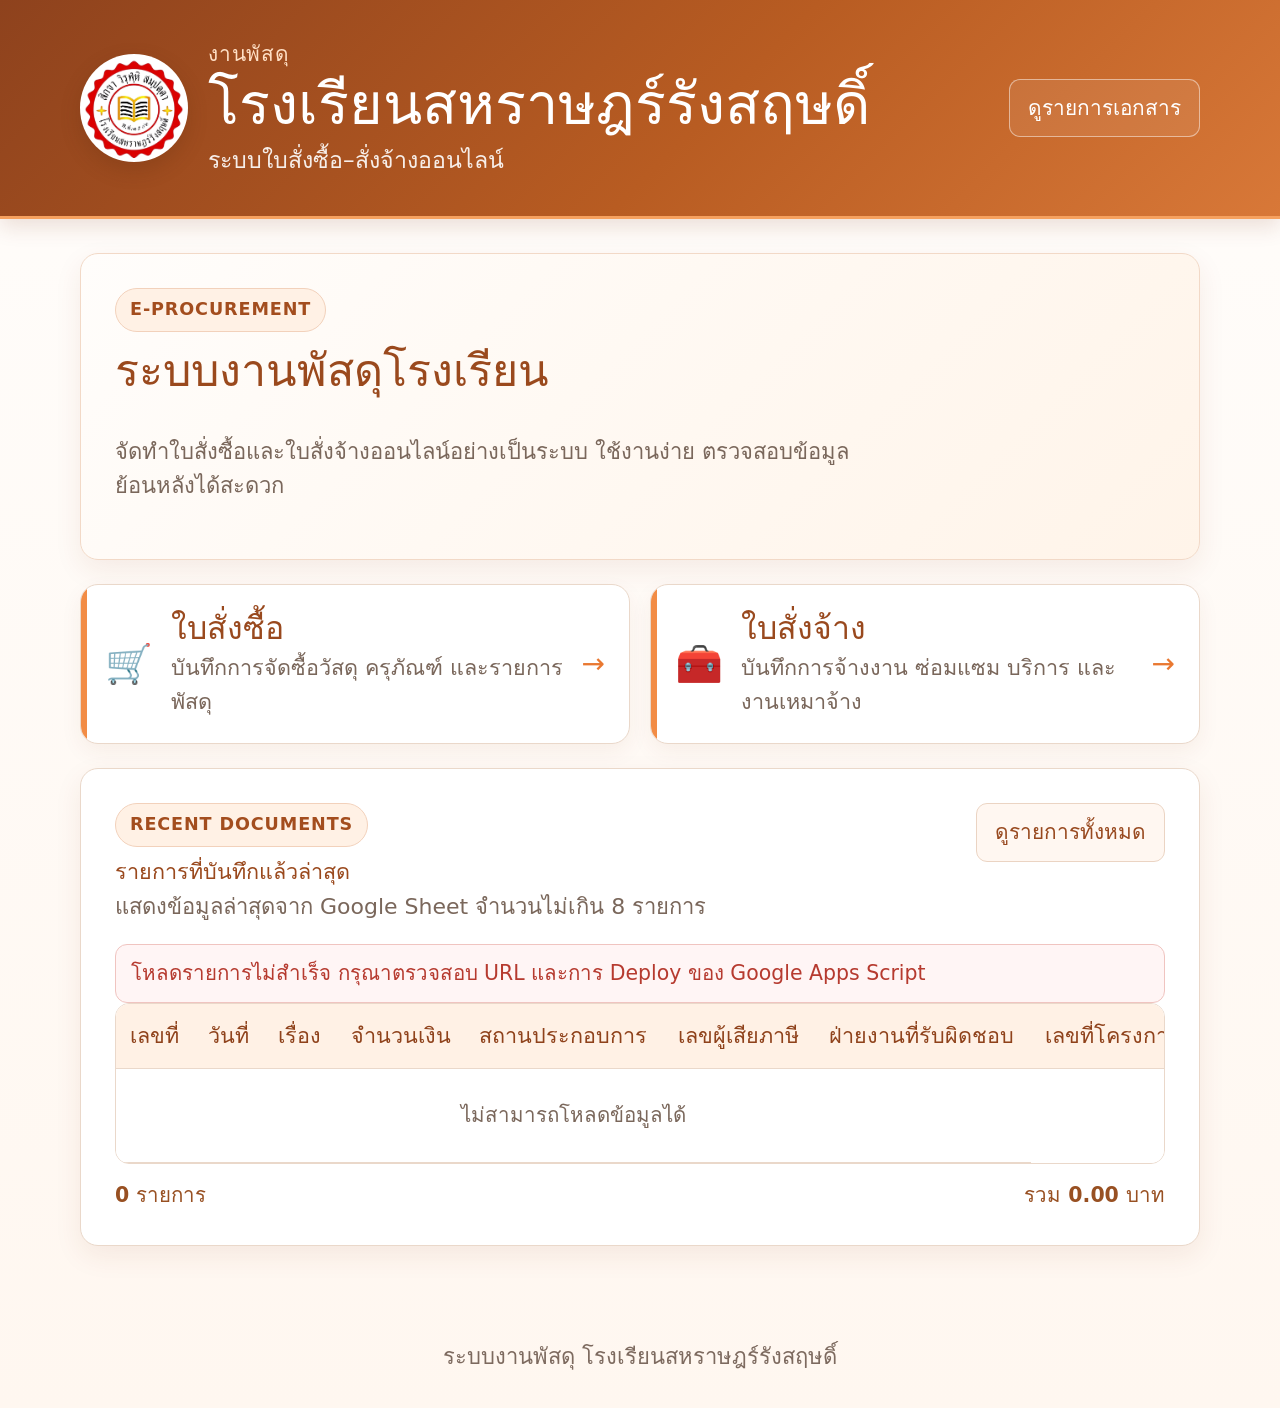
==== commit 27bf4594: "Add files via upload" ====
--- a/index.html
+++ b/index.html
@@ -78,12 +78,13 @@
               <th class="align-right">จำนวนเงิน</th>
               <th>สถานประกอบการ</th>
               <th>เลขผู้เสียภาษี</th>
+              <th>ฝ่ายงานที่รับผิดชอบ</th>
               <th>เลขที่โครงการ</th>
             </tr>
           </thead>
           <tbody id="homeRecordsBody">
             <tr>
-              <td colspan="7" class="empty-state">กำลังโหลดรายการ…</td>
+              <td colspan="8" class="empty-state">กำลังโหลดรายการ…</td>
             </tr>
           </tbody>
         </table>
--- a/assets/style.css
+++ b/assets/style.css
@@ -1286,3 +1286,289 @@
     border-radius: 18px;
   }
 }
+
+
+/* ================================
+   ธีมส้ม Minimal
+   ================================ */
+:root {
+  --navy: #b85c22;
+  --navy-dark: #7a3514;
+  --gold: #f28c45;
+  --gold-soft: #fff3e8;
+  --paper: #ffffff;
+  --bg: #fffaf6;
+  --text: #3b2a20;
+  --muted: #7a675b;
+  --line: #ead8ca;
+  --success: #2f7d4a;
+  --danger: #b63a2f;
+  --shadow: 0 10px 28px rgba(122, 53, 20, 0.08);
+  --radius: 18px;
+  --accent-1: #f28c45;
+  --accent-2: #ffb078;
+  --accent-3: #ffd7b8;
+}
+
+body {
+  background: linear-gradient(180deg, #fffdfb 0%, #fff7f0 100%);
+  color: var(--text);
+}
+
+body::before {
+  display: none;
+}
+
+.site-header {
+  background: linear-gradient(135deg, #8e421d 0%, #b85c22 55%, #d87838 100%);
+  border-bottom: 3px solid #f6a15f;
+  box-shadow: 0 8px 20px rgba(122, 53, 20, 0.14);
+}
+
+.site-header::after {
+  display: none;
+}
+
+.eyebrow {
+  color: #ffe0c6;
+  text-shadow: none;
+}
+
+.subtitle {
+  color: rgba(255, 255, 255, 0.90);
+}
+
+.panel {
+  background: #ffffff;
+  border: 1px solid var(--line);
+  backdrop-filter: none;
+  box-shadow: var(--shadow);
+}
+
+.hero {
+  background: linear-gradient(135deg, #fffdfb 0%, #fff4e9 100%);
+  border: 1px solid #f2d9c7;
+  min-height: 220px;
+  overflow: hidden;
+}
+
+.orange-minimal-hero {
+  display: block;
+}
+
+.orange-minimal-hero .hero-copy {
+  max-width: 760px;
+}
+
+.hero::before,
+.hero::after {
+  display: none;
+}
+
+.hero h2,
+.section-heading h2,
+.recent-heading h3,
+.history-heading h2 {
+  color: #9a491d;
+}
+
+.badge {
+  background: #fff1e5;
+  color: #a34d1e;
+  border: 1px solid #f2d1bb;
+  box-shadow: none;
+}
+
+.menu-card {
+  background: #ffffff;
+  border: 1px solid #ead8ca;
+  box-shadow: 0 8px 22px rgba(122, 53, 20, 0.06);
+}
+
+.menu-card::before {
+  width: 6px;
+  background: #f28c45;
+}
+
+.menu-card::after {
+  display: none;
+}
+
+.menu-card:hover {
+  transform: translateY(-2px);
+  border-color: #f2a36b;
+  box-shadow: 0 12px 26px rgba(122, 53, 20, 0.10);
+}
+
+.menu-card strong {
+  color: #99491e;
+}
+
+.menu-card small {
+  color: #7a675b;
+}
+
+.menu-icon {
+  filter: none;
+}
+
+.arrow {
+  color: #e97831;
+}
+
+.button-primary {
+  background: #d96f2c;
+  border: 1px solid #d96f2c;
+  box-shadow: none;
+}
+
+.button-primary:hover {
+  background: #c76124;
+  box-shadow: none;
+}
+
+.button-secondary {
+  background: #fff7f1;
+  border-color: #ebd4c3;
+  color: #98491f;
+}
+
+.button-outline {
+  background: rgba(255,255,255,.08);
+  border-color: rgba(255,255,255,.48);
+  backdrop-filter: none;
+}
+
+input,
+select,
+textarea {
+  background: #ffffff;
+  border: 1px solid #dfc9b8;
+  box-shadow: none;
+}
+
+input:focus,
+select:focus,
+textarea:focus {
+  border-color: #ef8b48;
+  box-shadow: 0 0 0 4px rgba(242, 140, 69, 0.12);
+}
+
+.table-wrap {
+  border: 1px solid #ead8ca;
+  box-shadow: none;
+}
+
+th {
+  background: #fff1e5;
+  color: #8f421b;
+}
+
+tbody tr:nth-child(even) {
+  background: #fffaf6;
+}
+
+tbody tr:hover {
+  background: #fff2e8;
+}
+
+.type-pill {
+  background: #fff0e3;
+  color: #a24d1f;
+  border: 1px solid #f1d0b9;
+}
+
+.records-summary {
+  color: #985022;
+}
+
+.site-footer {
+  color: #7d6a5f;
+}
+
+@media (max-width: 900px) {
+  .orange-minimal-hero {
+    min-height: 180px;
+  }
+}
+
+
+/* ตราโรงเรียนในส่วนหัวเว็บไซต์ */
+.school-brand {
+  display: flex;
+  align-items: center;
+  gap: 20px;
+  min-width: 0;
+}
+
+.school-brand-text {
+  min-width: 0;
+}
+
+.school-logo {
+  width: 108px;
+  height: 108px;
+  flex: 0 0 108px;
+  display: block;
+  object-fit: contain;
+  border-radius: 50%;
+  background: #ffffff;
+  border: 4px solid rgba(255, 255, 255, 0.92);
+  box-shadow: 0 8px 20px rgba(92, 40, 15, 0.22);
+}
+
+.site-header.compact .school-logo {
+  width: 82px;
+  height: 82px;
+  flex-basis: 82px;
+  border-width: 3px;
+}
+
+.school-brand h1,
+.school-brand .eyebrow,
+.school-brand .subtitle {
+  position: relative;
+  z-index: 1;
+}
+
+@media (max-width: 820px) {
+  .school-brand {
+    gap: 15px;
+  }
+
+  .school-logo {
+    width: 88px;
+    height: 88px;
+    flex-basis: 88px;
+  }
+
+  .site-header.compact .school-logo {
+    width: 72px;
+    height: 72px;
+    flex-basis: 72px;
+  }
+}
+
+@media (max-width: 520px) {
+  .school-brand {
+    align-items: flex-start;
+    gap: 12px;
+  }
+
+  .school-logo {
+    width: 72px;
+    height: 72px;
+    flex-basis: 72px;
+    border-width: 3px;
+  }
+
+  .site-header.compact .school-logo {
+    width: 62px;
+    height: 62px;
+    flex-basis: 62px;
+  }
+
+  .school-brand-text h1 {
+    line-height: 1.12;
+  }
+}
